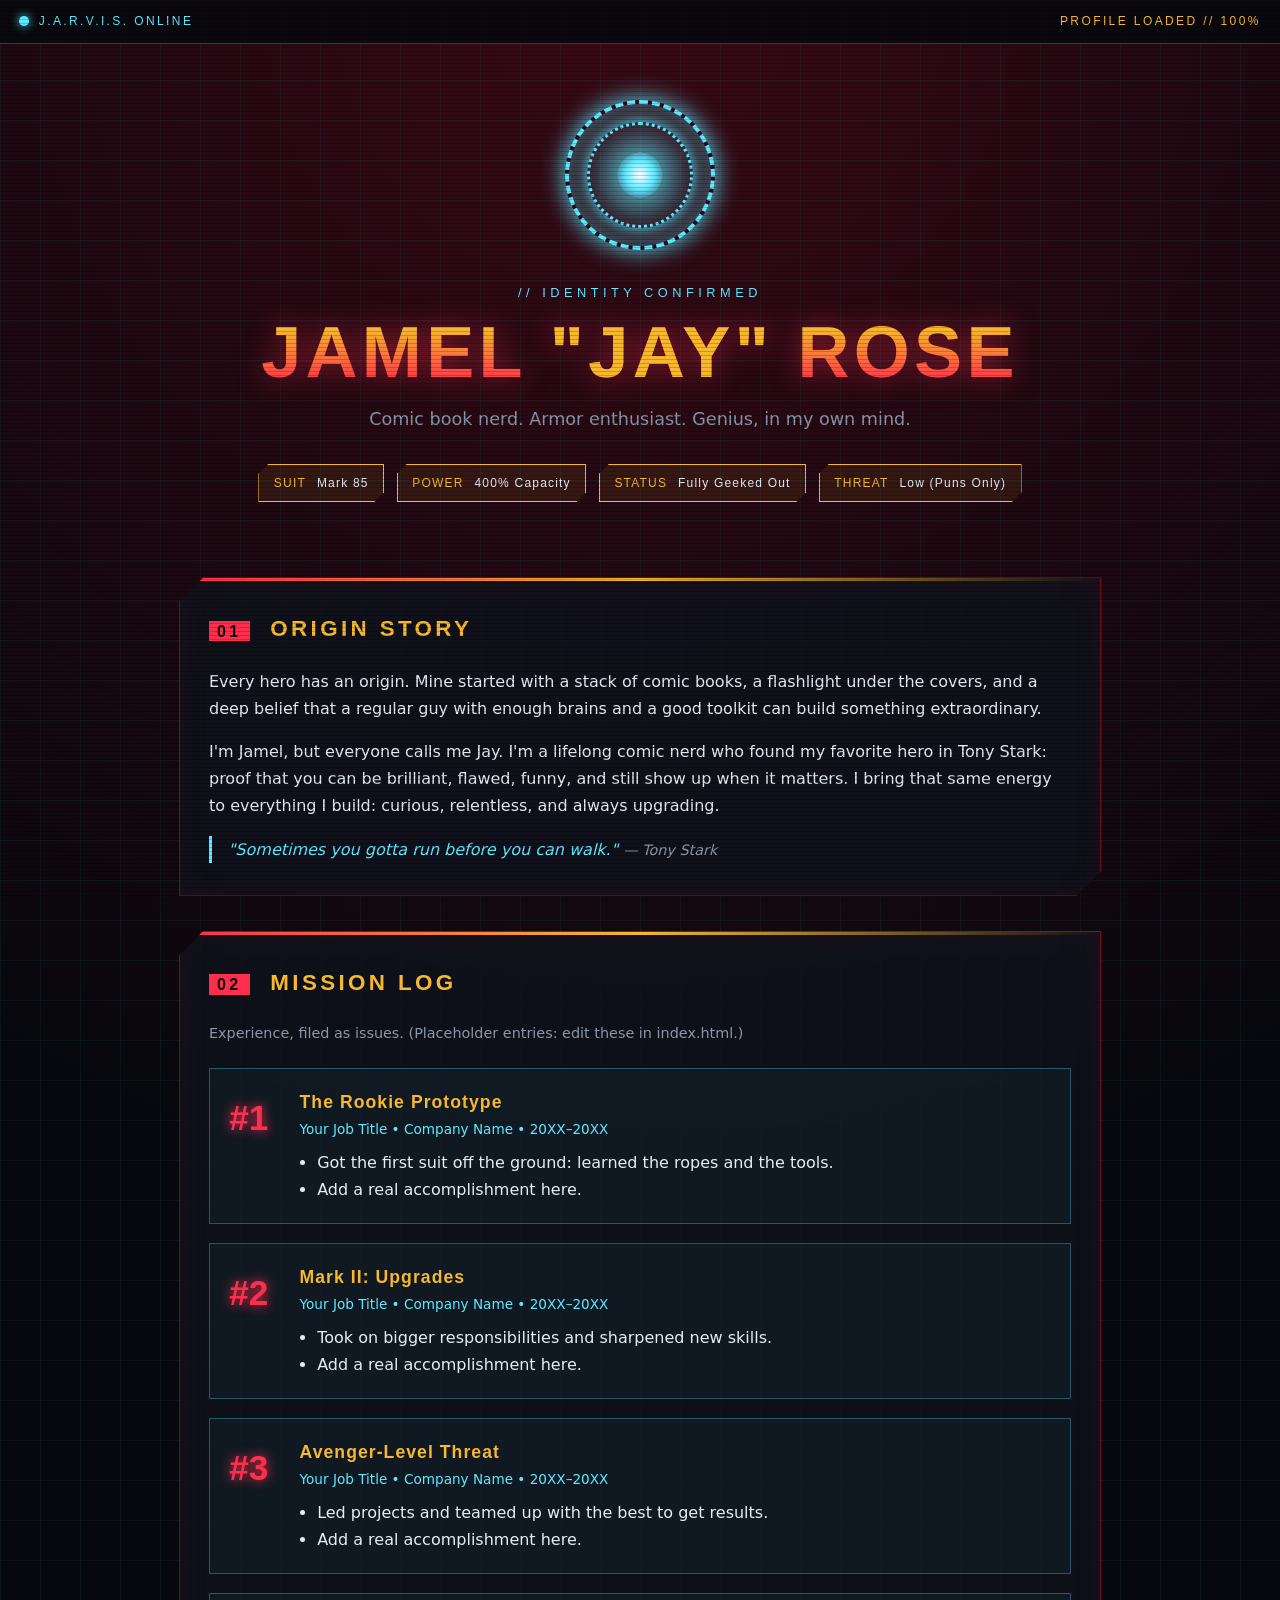
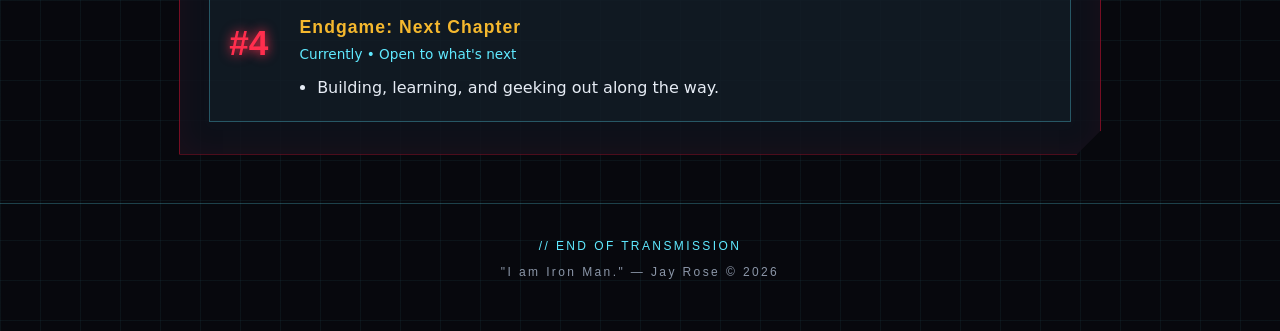
==== index.html @ a343400f "Add Iron Man HUD profile site Co-Authored-By: Claude Sonnet 5.5 <noreply@anthropic.com>" ====
<!DOCTYPE html>
<html lang="en">
<head>
  <meta charset="UTF-8">
  <meta name="viewport" content="width=device-width, initial-scale=1">
  <title>Jay Rose | Personal Profile</title>
  <link rel="stylesheet" href="styles.css">
</head>
<body>

  <header class="topbar">
    <span class="topbar__dot"></span>
    <span>J.A.R.V.I.S. ONLINE</span>
    <span class="topbar__right">PROFILE LOADED // 100%</span>
  </header>

  <main>

    <!-- HERO -->
    <section class="hero">
      <div class="reactor" aria-hidden="true">
        <div class="reactor__ring reactor__ring--outer"></div>
        <div class="reactor__ring reactor__ring--mid"></div>
        <div class="reactor__core"></div>
      </div>

      <p class="hero__eyebrow">// IDENTITY CONFIRMED</p>
      <h1 class="hero__name">Jamel <span>"Jay"</span> Rose</h1>
      <p class="hero__tagline">Comic book nerd. Armor enthusiast. Genius, in my own mind.</p>

      <ul class="readouts">
        <li><span>SUIT</span> Mark 85</li>
        <li><span>POWER</span> 400% Capacity</li>
        <li><span>STATUS</span> Fully Geeked Out</li>
        <li><span>THREAT</span> Low (Puns Only)</li>
      </ul>
    </section>

    <!-- ORIGIN -->
    <section class="panel" id="origin">
      <h2 class="panel__title"><span>01</span> Origin Story</h2>
      <p>
        Every hero has an origin. Mine started with a stack of comic books, a flashlight
        under the covers, and a deep belief that a regular guy with enough brains and
        a good toolkit can build something extraordinary.
      </p>
      <p>
        I'm Jamel, but everyone calls me Jay. I'm a lifelong comic nerd who found my
        favorite hero in Tony Stark: proof that you can be brilliant, flawed, funny,
        and still show up when it matters. I bring that same energy to everything I
        build: curious, relentless, and always upgrading.
      </p>
      <p class="quote">"Sometimes you gotta run before you can walk." <em>&mdash; Tony Stark</em></p>
    </section>

    <!-- EXPERIENCE -->
    <section class="panel" id="experience">
      <h2 class="panel__title"><span>02</span> Mission Log</h2>
      <p class="panel__sub">Experience, filed as issues. (Placeholder entries: edit these in index.html.)</p>

      <div class="issues">

        <article class="issue">
          <div class="issue__num">#1</div>
          <div class="issue__body">
            <h3>The Rookie Prototype</h3>
            <p class="issue__meta">Your Job Title &bull; Company Name &bull; 20XX&ndash;20XX</p>
            <ul>
              <li>Got the first suit off the ground: learned the ropes and the tools.</li>
              <li>Add a real accomplishment here.</li>
            </ul>
          </div>
        </article>

        <article class="issue">
          <div class="issue__num">#2</div>
          <div class="issue__body">
            <h3>Mark II: Upgrades</h3>
            <p class="issue__meta">Your Job Title &bull; Company Name &bull; 20XX&ndash;20XX</p>
            <ul>
              <li>Took on bigger responsibilities and sharpened new skills.</li>
              <li>Add a real accomplishment here.</li>
            </ul>
          </div>
        </article>

        <article class="issue">
          <div class="issue__num">#3</div>
          <div class="issue__body">
            <h3>Avenger-Level Threat</h3>
            <p class="issue__meta">Your Job Title &bull; Company Name &bull; 20XX&ndash;20XX</p>
            <ul>
              <li>Led projects and teamed up with the best to get results.</li>
              <li>Add a real accomplishment here.</li>
            </ul>
          </div>
        </article>

        <article class="issue">
          <div class="issue__num">#4</div>
          <div class="issue__body">
            <h3>Endgame: Next Chapter</h3>
            <p class="issue__meta">Currently &bull; Open to what's next</p>
            <ul>
              <li>Building, learning, and geeking out along the way.</li>
            </ul>
          </div>
        </article>

      </div>
    </section>

  </main>

  <footer class="footer">
    <p>// END OF TRANSMISSION</p>
    <p>"I am Iron Man." &mdash; Jay Rose &copy; 2026</p>
  </footer>

</body>
</html>
---- styles.css ----
:root {
  --bg: #07080d;
  --panel: rgba(15, 18, 28, 0.85);
  --red: #c8102e;
  --red-glow: #ff2e4d;
  --gold: #f5b82e;
  --cyan: #5fe9ff;
  --text: #e6ecf5;
  --muted: #8b96a8;
  --font-hud: "Orbitron", "Segoe UI", "Trebuchet MS", sans-serif;
  --font-body: "Segoe UI", system-ui, -apple-system, Arial, sans-serif;
}

* { box-sizing: border-box; margin: 0; padding: 0; }

html { scroll-behavior: smooth; }

body {
  background-color: var(--bg);
  background-image:
    linear-gradient(rgba(95, 233, 255, 0.05) 1px, transparent 1px),
    linear-gradient(90deg, rgba(95, 233, 255, 0.05) 1px, transparent 1px),
    radial-gradient(circle at 50% 0%, rgba(200, 16, 46, 0.25), transparent 60%);
  background-size: 40px 40px, 40px 40px, 100% 100%;
  color: var(--text);
  font-family: var(--font-body);
  line-height: 1.7;
  min-height: 100vh;
  overflow-x: hidden;
}

/* Scanline overlay */
body::after {
  content: "";
  position: fixed;
  inset: 0;
  pointer-events: none;
  background: repeating-linear-gradient(to bottom, transparent 0 3px, rgba(0, 0, 0, 0.18) 3px 4px);
  z-index: 10;
}

/* TOP BAR */
.topbar {
  display: flex;
  align-items: center;
  gap: 0.6rem;
  padding: 0.7rem 1.2rem;
  font-family: var(--font-hud);
  font-size: 0.75rem;
  letter-spacing: 0.2em;
  color: var(--cyan);
  border-bottom: 1px solid rgba(95, 233, 255, 0.35);
  background: rgba(7, 8, 13, 0.9);
}
.topbar__dot {
  width: 10px; height: 10px; border-radius: 50%;
  background: var(--cyan);
  box-shadow: 0 0 10px var(--cyan);
  animation: pulse 1.6s ease-in-out infinite;
}
.topbar__right { margin-left: auto; color: var(--gold); }

main { max-width: 960px; margin: 0 auto; padding: 0 1.2rem 3rem; }

/* HERO */
.hero { text-align: center; padding: 3.5rem 0 2.5rem; }

.reactor {
  position: relative;
  width: 150px; height: 150px;
  margin: 0 auto 2rem;
}
.reactor__ring, .reactor__core { position: absolute; border-radius: 50%; }
.reactor__ring--outer {
  inset: 0;
  border: 4px solid var(--cyan);
  box-shadow: 0 0 25px var(--cyan), inset 0 0 25px rgba(95, 233, 255, 0.5);
  border-style: dashed;
  animation: spin 14s linear infinite;
}
.reactor__ring--mid {
  inset: 22px;
  border: 3px solid var(--cyan);
  box-shadow: 0 0 15px var(--cyan);
  animation: spin 8s linear infinite reverse;
  border-style: dotted;
}
.reactor__core {
  inset: 52px;
  background: radial-gradient(circle, #fff 0%, var(--cyan) 45%, rgba(95, 233, 255, 0.2) 100%);
  box-shadow: 0 0 40px 10px var(--cyan);
  animation: pulse 2s ease-in-out infinite;
}

.hero__eyebrow {
  font-family: var(--font-hud);
  color: var(--cyan);
  letter-spacing: 0.35em;
  font-size: 0.8rem;
}
.hero__name {
  font-family: var(--font-hud);
  font-size: clamp(2.2rem, 8vw, 4.5rem);
  text-transform: uppercase;
  letter-spacing: 0.06em;
  line-height: 1.1;
  margin: 0.6rem 0 0.8rem;
  background: linear-gradient(180deg, var(--gold) 20%, var(--red-glow) 90%);
  -webkit-background-clip: text;
  background-clip: text;
  color: transparent;
  filter: drop-shadow(0 0 14px rgba(255, 46, 77, 0.55));
  animation: flicker 6s infinite;
}
.hero__name span { color: var(--gold); -webkit-text-fill-color: var(--gold); }
.hero__tagline { color: var(--muted); font-size: 1.1rem; max-width: 560px; margin: 0 auto 1.8rem; }

.readouts {
  list-style: none;
  display: flex;
  flex-wrap: wrap;
  justify-content: center;
  gap: 0.8rem;
}
.readouts li {
  font-family: var(--font-hud);
  font-size: 0.75rem;
  letter-spacing: 0.1em;
  padding: 0.5rem 0.9rem;
  border: 1px solid var(--gold);
  color: var(--text);
  background: rgba(245, 184, 46, 0.08);
  clip-path: polygon(10px 0, 100% 0, 100% calc(100% - 10px), calc(100% - 10px) 100%, 0 100%, 0 10px);
}
.readouts li span { color: var(--gold); margin-right: 0.4rem; }

/* PANELS */
.panel {
  position: relative;
  margin-top: 2.2rem;
  padding: 2rem 1.8rem;
  background: var(--panel);
  border: 1px solid rgba(200, 16, 46, 0.7);
  box-shadow: 0 0 25px rgba(200, 16, 46, 0.25), inset 0 0 30px rgba(200, 16, 46, 0.08);
  clip-path: polygon(24px 0, 100% 0, 100% calc(100% - 24px), calc(100% - 24px) 100%, 0 100%, 0 24px);
}
.panel::before {
  content: "";
  position: absolute;
  top: 0; left: 0; right: 0;
  height: 3px;
  background: linear-gradient(90deg, var(--red-glow), var(--gold), transparent);
}
.panel p + p { margin-top: 1rem; }

.panel__title {
  font-family: var(--font-hud);
  text-transform: uppercase;
  letter-spacing: 0.15em;
  font-size: 1.4rem;
  color: var(--gold);
  margin-bottom: 1.2rem;
}
.panel__title span {
  color: var(--bg);
  background: var(--red-glow);
  padding: 0.1rem 0.5rem;
  margin-right: 0.7rem;
  font-size: 1rem;
}
.panel__sub { color: var(--muted); font-size: 0.9rem; margin-bottom: 1.4rem; }

.quote {
  border-left: 3px solid var(--cyan);
  padding-left: 1rem;
  color: var(--cyan);
  font-style: italic;
}
.quote em { color: var(--muted); font-size: 0.9rem; }

/* EXPERIENCE ISSUES */
.issues { display: grid; gap: 1.2rem; }

.issue {
  display: flex;
  gap: 1.2rem;
  padding: 1.2rem;
  border: 1px solid rgba(95, 233, 255, 0.3);
  background: rgba(95, 233, 255, 0.04);
  transition: transform 0.25s ease, box-shadow 0.25s ease, border-color 0.25s ease;
}
.issue:hover {
  transform: translateX(6px);
  border-color: var(--cyan);
  box-shadow: 0 0 20px rgba(95, 233, 255, 0.35);
}
.issue__num {
  font-family: var(--font-hud);
  font-size: 2.2rem;
  font-weight: 700;
  color: var(--red-glow);
  text-shadow: 0 0 12px var(--red-glow);
  min-width: 3.2rem;
}
.issue__body h3 {
  font-family: var(--font-hud);
  font-size: 1.1rem;
  letter-spacing: 0.06em;
  color: var(--gold);
}
.issue__meta { color: var(--cyan); font-size: 0.85rem; margin-bottom: 0.5rem; }
.issue__body ul { padding-left: 1.1rem; color: var(--text); }

/* FOOTER */
.footer {
  text-align: center;
  padding: 2rem 1rem 3rem;
  font-family: var(--font-hud);
  font-size: 0.75rem;
  letter-spacing: 0.2em;
  color: var(--muted);
  border-top: 1px solid rgba(95, 233, 255, 0.25);
}
.footer p:first-child { color: var(--cyan); margin-bottom: 0.4rem; }

/* ANIMATIONS */
@keyframes spin { to { transform: rotate(360deg); } }
@keyframes pulse {
  0%, 100% { opacity: 1; transform: scale(1); }
  50% { opacity: 0.65; transform: scale(0.94); }
}
@keyframes flicker {
  0%, 92%, 96%, 100% { opacity: 1; }
  94% { opacity: 0.6; }
  98% { opacity: 0.8; }
}

@media (prefers-reduced-motion: reduce) {
  * { animation: none !important; transition: none !important; }
}

/* MOBILE */
@media (max-width: 600px) {
  .topbar__right { display: none; }
  .panel { padding: 1.5rem 1.1rem; }
  .issue { flex-direction: column; gap: 0.3rem; }
  .reactor { width: 120px; height: 120px; }
  .reactor__ring--mid { inset: 18px; }
  .reactor__core { inset: 40px; }
}
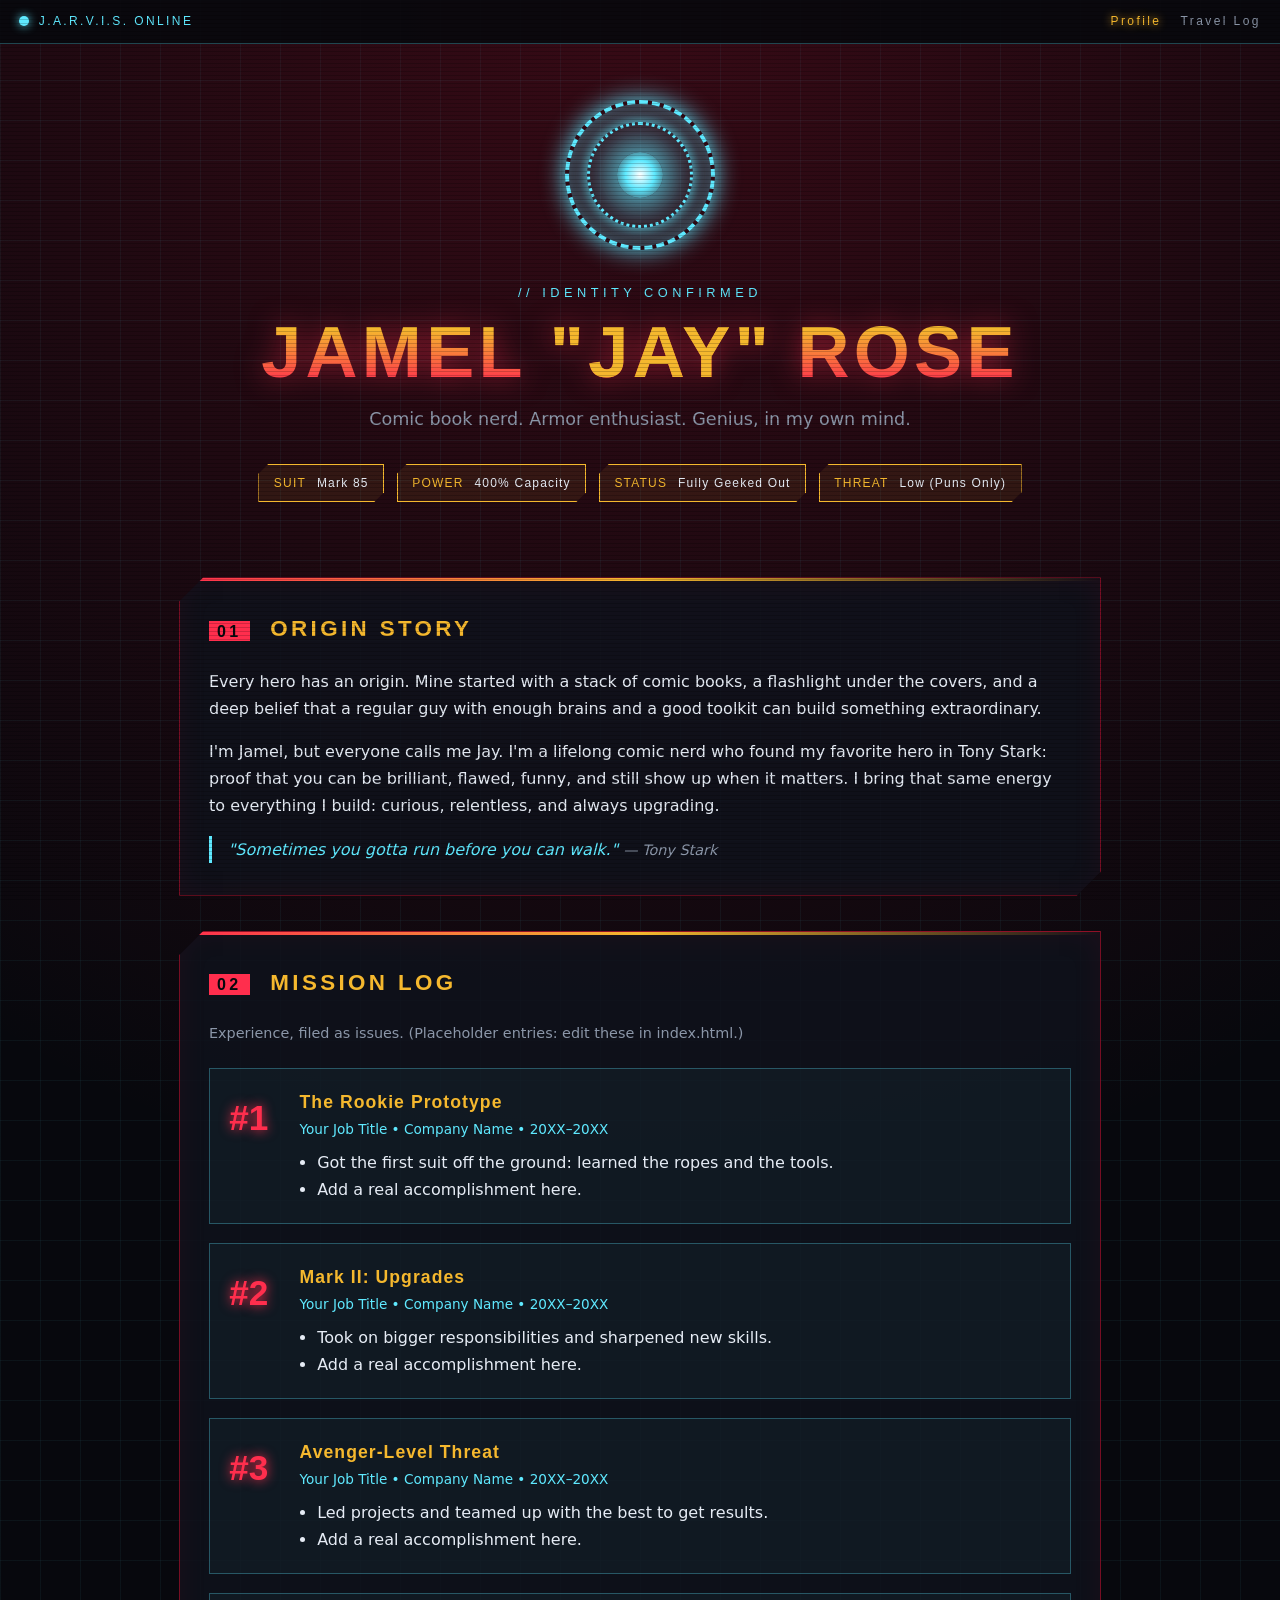
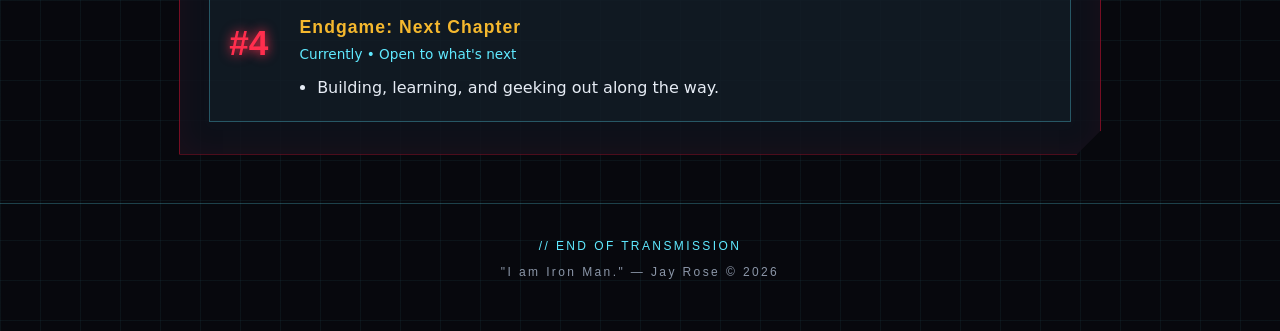
==== commit 1e507320: "Add Travel Log page and site navigation Co-Authored-By: Claude Sonnet 5.5 <noreply@anthropic.com>" ====
--- a/index.html
+++ b/index.html
@@ -11,7 +11,10 @@
   <header class="topbar">
     <span class="topbar__dot"></span>
     <span>J.A.R.V.I.S. ONLINE</span>
-    <span class="topbar__right">PROFILE LOADED // 100%</span>
+    <nav class="topbar__nav">
+      <a href="index.html" class="active">Profile</a>
+      <a href="travel.html">Travel Log</a>
+    </nav>
   </header>
 
   <main>
--- a/styles.css
+++ b/styles.css
@@ -58,7 +58,9 @@
   box-shadow: 0 0 10px var(--cyan);
   animation: pulse 1.6s ease-in-out infinite;
 }
-.topbar__right { margin-left: auto; color: var(--gold); }
+.topbar__nav { margin-left: auto; display: flex; gap: 1.2rem; }
+.topbar__nav a { color: var(--muted); text-decoration: none; transition: color 0.2s, text-shadow 0.2s; }
+.topbar__nav a:hover, .topbar__nav a.active { color: var(--gold); text-shadow: 0 0 8px var(--gold); }
 
 main { max-width: 960px; margin: 0 auto; padding: 0 1.2rem 3rem; }
 
@@ -211,6 +213,36 @@
 .issue__meta { color: var(--cyan); font-size: 0.85rem; margin-bottom: 0.5rem; }
 .issue__body ul { padding-left: 1.1rem; color: var(--text); }
 
+/* TRAVEL COVERS */
+.hero--small { padding: 2.5rem 0 1rem; }
+.covers { display: grid; grid-template-columns: repeat(auto-fit, minmax(280px, 1fr)); gap: 1.6rem; margin-top: 1.5rem; }
+.cover {
+  position: relative;
+  padding: 2.4rem 1.5rem 1.5rem;
+  background: var(--panel);
+  border: 2px solid var(--gold);
+  box-shadow: 0 0 20px rgba(245, 184, 46, 0.25), inset 0 0 30px rgba(200, 16, 46, 0.12);
+  clip-path: polygon(20px 0, 100% 0, 100% calc(100% - 20px), calc(100% - 20px) 100%, 0 100%, 0 20px);
+  transition: transform 0.25s ease, box-shadow 0.25s ease;
+}
+.cover:hover { transform: translateY(-6px); box-shadow: 0 0 30px rgba(255, 46, 77, 0.55); }
+.cover::before {
+  content: "";
+  position: absolute; inset: 0 0 auto 0; height: 70px;
+  background: linear-gradient(135deg, var(--red) 0%, transparent 70%);
+  opacity: 0.55;
+}
+.cover > * { position: relative; }
+.cover__badge {
+  position: absolute; top: 0.6rem; left: 1.5rem;
+  font-family: var(--font-hud); font-size: 0.75rem; letter-spacing: 0.2em;
+  color: var(--bg); background: var(--gold); padding: 0.1rem 0.6rem;
+}
+.cover__title { font-family: var(--font-hud); font-size: 1.35rem; text-transform: uppercase; letter-spacing: 0.05em; color: var(--gold); margin-top: 0.8rem; }
+.cover__tag { color: var(--cyan); font-style: italic; margin-bottom: 0.7rem; }
+.cover__stats { list-style: none; display: flex; flex-wrap: wrap; gap: 0.5rem 1rem; margin-top: 1rem; padding-top: 0.8rem; border-top: 1px dashed rgba(95, 233, 255, 0.4); font-size: 0.8rem; }
+.cover__stats span { color: var(--red-glow); font-family: var(--font-hud); letter-spacing: 0.1em; margin-right: 0.3rem; }
+
 /* FOOTER */
 .footer {
   text-align: center;
@@ -241,7 +273,8 @@
 
 /* MOBILE */
 @media (max-width: 600px) {
-  .topbar__right { display: none; }
+  .topbar { font-size: 0.65rem; letter-spacing: 0.1em; }
+  .topbar__nav { gap: 0.7rem; }
   .panel { padding: 1.5rem 1.1rem; }
   .issue { flex-direction: column; gap: 0.3rem; }
   .reactor { width: 120px; height: 120px; }
